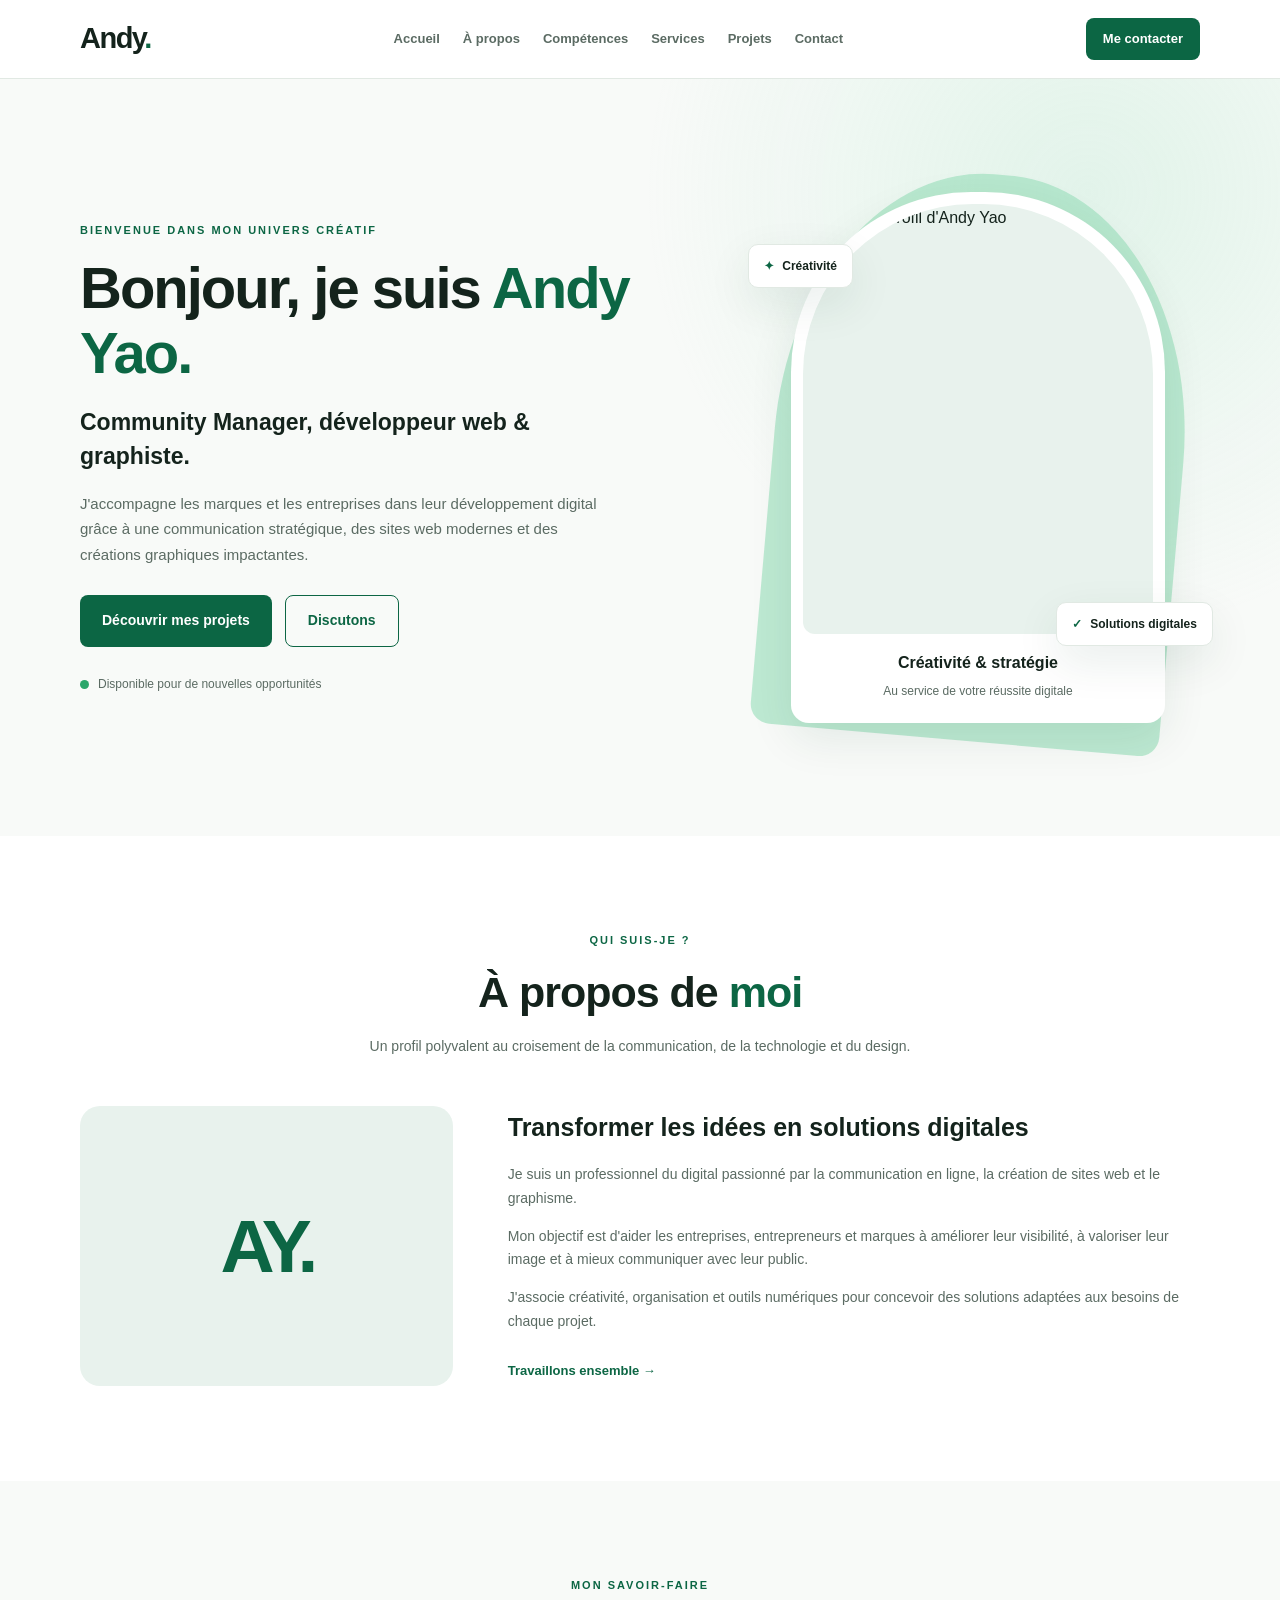
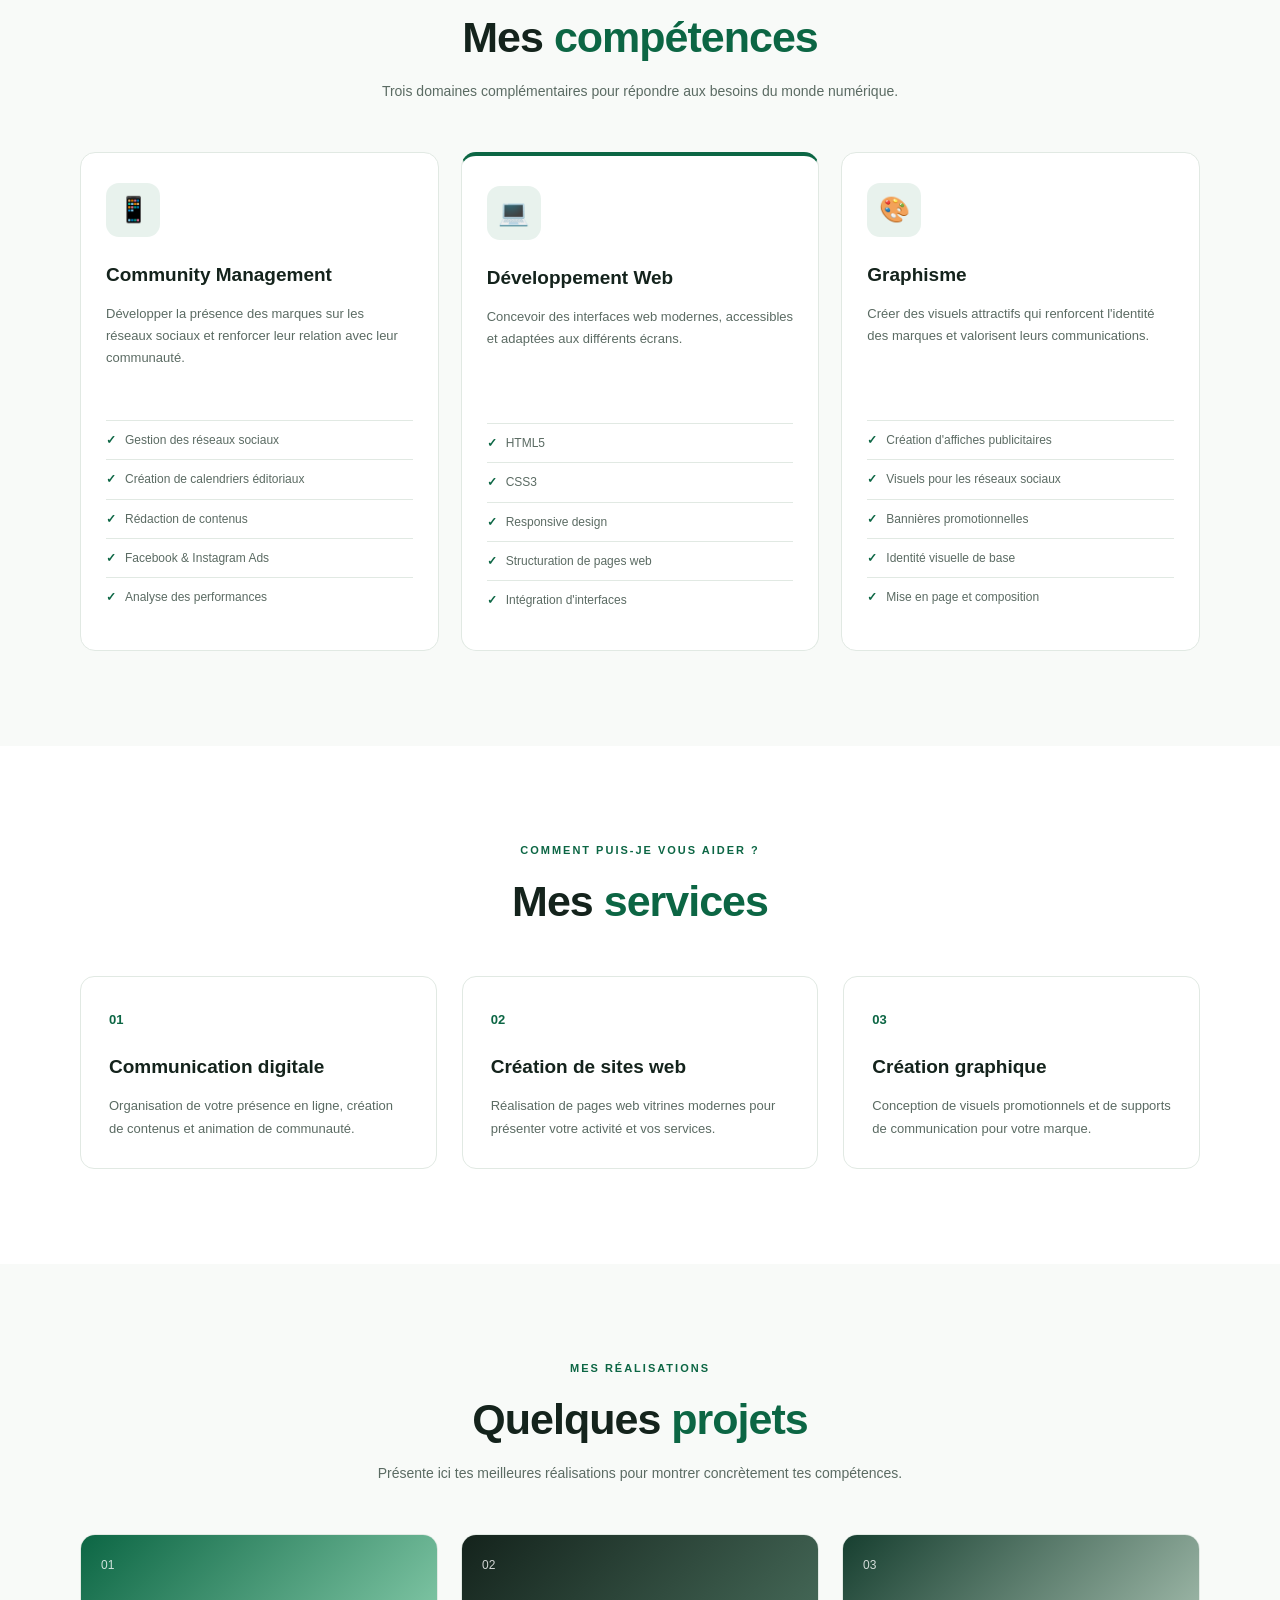
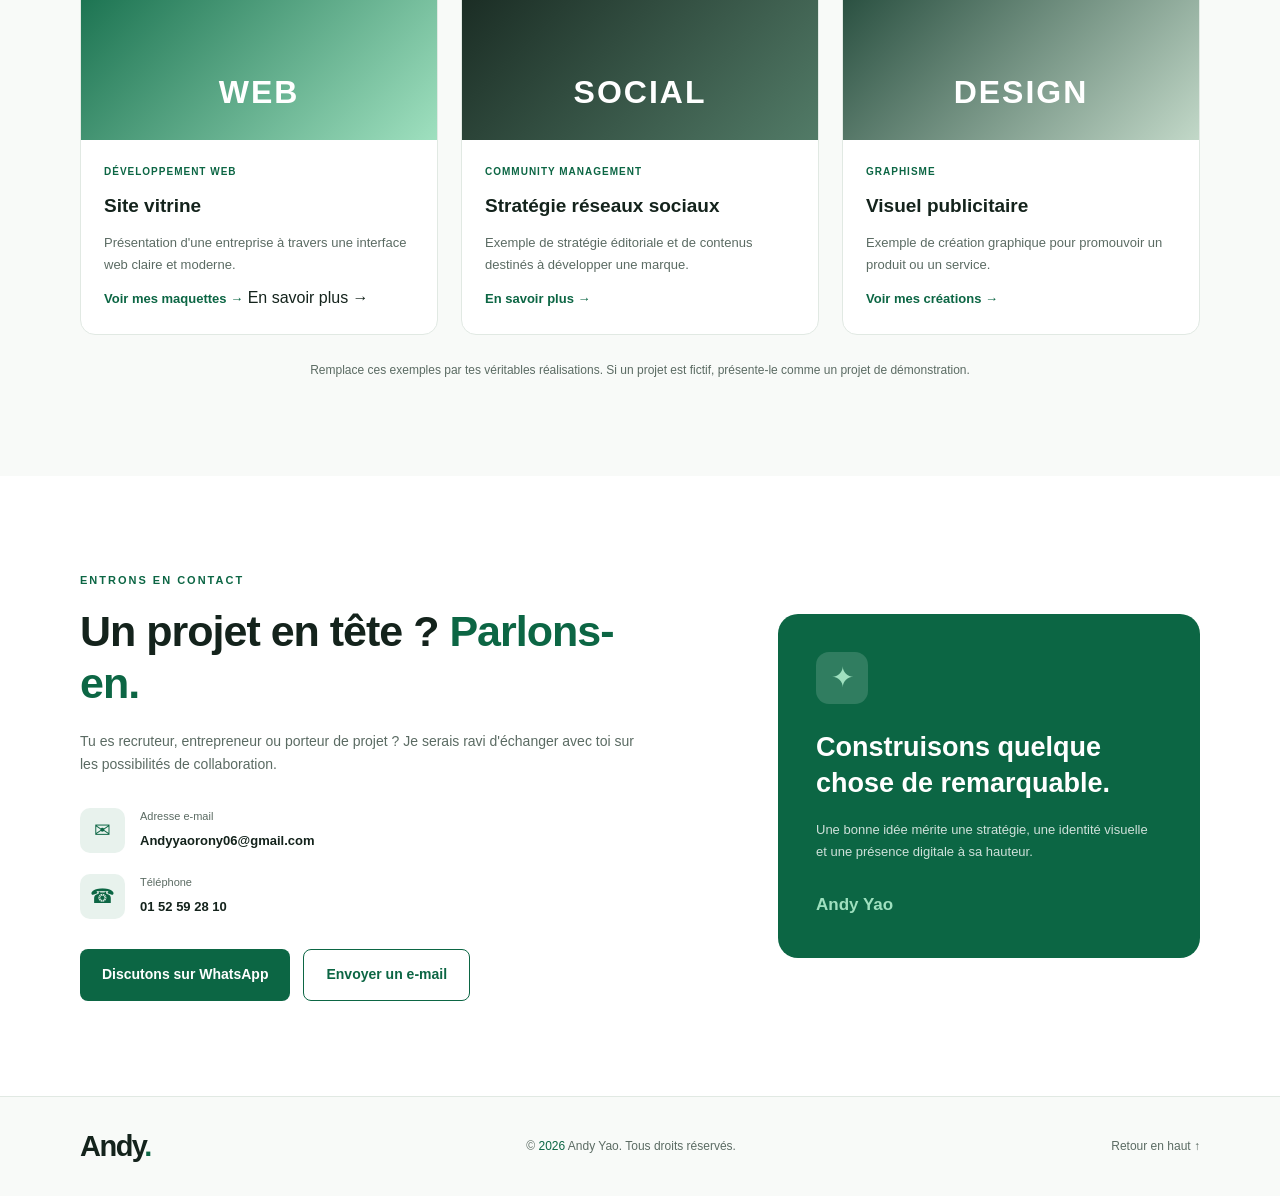
==== index.html @ 23e7856d "Add files via upload" ====
<!DOCTYPE html>
<html lang="fr">
<head>
    <meta charset="UTF-8">
    <meta name="viewport" content="width=device-width, initial-scale=1.0">

    <title>Andy Yao | Portfolio professionnel</title>

    <meta name="description"
          content="Découvrez le portfolio d'Andy Yao : Community Management, développement web et graphisme.">

    <link rel="stylesheet" href="style.css">
</head>

<body>

    <!-- NAVIGATION -->
    <header class="header">
        <nav class="navbar container">
            <a href="#accueil" class="logo">Andy<span>.</span></a>

            <div class="nav-links">
                <a href="#accueil">Accueil</a>
                <a href="#apropos">À propos</a>
                <a href="#competences">Compétences</a>
                <a href="#services">Services</a>
                <a href="#projets">Projets</a>
                <a href="#contact">Contact</a>
            </div>

            <a href="#contact" class="nav-button">Me contacter</a>
        </nav>
    </header>

    <main>

        <!-- ACCUEIL -->
        <section class="hero section" id="accueil">
            <div class="container hero-grid">

                <div class="hero-content">
                    <p class="eyebrow">
                        BIENVENUE DANS MON UNIVERS CRÉATIF
                    </p>

                    <h1>
                        Bonjour, je suis <span>Andy Yao.</span>
                    </h1>

                    <h2>
                        Community Manager,
                        développeur web & graphiste.
                    </h2>

                    <p class="hero-description">
                        J'accompagne les marques et les entreprises dans
                        leur développement digital grâce à une communication
                        stratégique, des sites web modernes et des créations
                        graphiques impactantes.
                    </p>

                    <div class="hero-buttons">
                        <a href="#projets" class="btn btn-primary">
                            Découvrir mes projets
                        </a>

                        <a href="https://wa.me/2250152592810"
                           target="_blank"
                           rel="noopener noreferrer"
                           class="btn btn-outline">
                            Discutons
                        </a>
                    </div>

                    <div class="hero-note">
                        <span class="status-dot"></span>
                        Disponible pour de nouvelles opportunités
                    </div>
                </div>

                <!-- PHOTO DE PROFIL -->
                <div class="hero-visual">
                    <div class="photo-decoration"></div>

                    <div class="photo-card">
                        <img
                            src="images/ma-photo.jpg"
                            alt="Photo de profil d'Andy Yao"
                            class="profile-photo"
                        >

                        <div class="photo-caption">
                            <p>Créativité & stratégie</p>
                            <span>Au service de votre réussite digitale</span>
                        </div>
                    </div>

                    <div class="floating-label label-top">
                        <span>✦</span> Créativité
                    </div>

                    <div class="floating-label label-bottom">
                        <span>✓</span> Solutions digitales
                    </div>
                </div>

            </div>
        </section>

        <!-- À PROPOS -->
        <section class="section about" id="apropos">
            <div class="container">

                <div class="section-heading">
                    <p class="eyebrow">QUI SUIS-JE ?</p>
                    <h2>À propos de <span>moi</span></h2>
                    <p>
                        Un profil polyvalent au croisement de la
                        communication, de la technologie et du design.
                    </p>
                </div>

                <div class="about-content">
                    <div class="about-mark">AY.</div>

                    <div class="about-text">
                        <h3>Transformer les idées en solutions digitales</h3>

                        <p>
                            Je suis un professionnel du digital passionné
                            par la communication en ligne, la création de
                            sites web et le graphisme.
                        </p>

                        <p>
                            Mon objectif est d'aider les entreprises,
                            entrepreneurs et marques à améliorer leur
                            visibilité, à valoriser leur image et à mieux
                            communiquer avec leur public.
                        </p>

                        <p>
                            J'associe créativité, organisation et outils
                            numériques pour concevoir des solutions adaptées
                            aux besoins de chaque projet.
                        </p>

                        <a href="#contact" class="text-link">
                            Travaillons ensemble →
                        </a>
                    </div>
                </div>

            </div>
        </section>

        <!-- COMPÉTENCES -->
        <section class="section skills" id="competences">
            <div class="container">

                <div class="section-heading">
                    <p class="eyebrow">MON SAVOIR-FAIRE</p>
                    <h2>Mes <span>compétences</span></h2>
                    <p>
                        Trois domaines complémentaires pour répondre
                        aux besoins du monde numérique.
                    </p>
                </div>

                <div class="skills-grid">

                    <article class="skill-card">
                        <div class="skill-icon">📱</div>
                        <h3>Community Management</h3>
                        <p>
                            Développer la présence des marques sur les
                            réseaux sociaux et renforcer leur relation
                            avec leur communauté.
                        </p>
                        <ul>
                            <li>Gestion des réseaux sociaux</li>
                            <li>Création de calendriers éditoriaux</li>
                            <li>Rédaction de contenus</li>
                            <li>Facebook & Instagram Ads</li>
                            <li>Analyse des performances</li>
                        </ul>
                    </article>

                    <article class="skill-card featured">
                        <div class="skill-icon">💻</div>
                        <h3>Développement Web</h3>
                        <p>
                            Concevoir des interfaces web modernes,
                            accessibles et adaptées aux différents écrans.
                        </p>
                        <ul>
                            <li>HTML5</li>
                            <li>CSS3</li>
                            <li>Responsive design</li>
                            <li>Structuration de pages web</li>
                            <li>Intégration d'interfaces</li>
                        </ul>
                    </article>

                    <article class="skill-card">
                        <div class="skill-icon">🎨</div>
                        <h3>Graphisme</h3>
                        <p>
                            Créer des visuels attractifs qui renforcent
                            l'identité des marques et valorisent leurs
                            communications.
                        </p>
                        <ul>
                            <li>Création d'affiches publicitaires</li>
                            <li>Visuels pour les réseaux sociaux</li>
                            <li>Bannières promotionnelles</li>
                            <li>Identité visuelle de base</li>
                            <li>Mise en page et composition</li>
                        </ul>
                    </article>

                </div>
            </div>
        </section>

        <!-- SERVICES -->
        <section class="section services" id="services">
            <div class="container">

                <div class="section-heading">
                    <p class="eyebrow">COMMENT PUIS-JE VOUS AIDER ?</p>
                    <h2>Mes <span>services</span></h2>
                </div>

                <div class="services-grid">

                    <article class="service-item">
                        <span class="service-number">01</span>
                        <h3>Communication digitale</h3>
                        <p>
                            Organisation de votre présence en ligne,
                            création de contenus et animation de communauté.
                        </p>
                    </article>

                    <article class="service-item">
                        <span class="service-number">02</span>
                        <h3>Création de sites web</h3>
                        <p>
                            Réalisation de pages web vitrines modernes
                            pour présenter votre activité et vos services.
                        </p>
                    </article>

                    <article class="service-item">
                        <span class="service-number">03</span>
                        <h3>Création graphique</h3>
                        <p>
                            Conception de visuels promotionnels et de
                            supports de communication pour votre marque.
                        </p>
                    </article>

                </div>
            </div>
        </section>

        <!-- PROJETS -->
        <section class="section projects" id="projets">
            <div class="container">

                <div class="section-heading">
                    <p class="eyebrow">MES RÉALISATIONS</p>
                    <h2>Quelques <span>projets</span></h2>
                    <p>
                        Présente ici tes meilleures réalisations pour
                        montrer concrètement tes compétences.
                    </p>
                </div>

                <div class="projects-grid">

                    <article class="project-card">
                        <div class="project-image project-web">
                            <span>01</span>
                            <div class="project-symbol">WEB</div>
                        </div>

                        <div class="project-info">
                            <p class="project-category">DÉVELOPPEMENT WEB</p>
                            <h3>Site vitrine</h3>
                            <p>
                                Présentation d'une entreprise à travers
                                une interface web claire et moderne.
                            </p>
                            <a href="web.html" class="text-link">Voir mes maquettes →</a>
                                En savoir plus →
                            </a>
                        </div>
                    </article>

                    <article class="project-card">
                        <div class="project-image project-social">
                            <span>02</span>
                            <div class="project-symbol">SOCIAL</div>
                        </div>

                        <div class="project-info">
                            <p class="project-category">
                                COMMUNITY MANAGEMENT
                            </p>
                            <h3>Stratégie réseaux sociaux</h3>
                            <p>
                                Exemple de stratégie éditoriale et de
                                contenus destinés à développer une marque.
                            </p>
                            <a href="#contact" class="text-link">
                                En savoir plus →
                            </a>
                        </div>
                    </article>

                    <article class="project-card">
                        <div class="project-image project-design">
                            <span>03</span>
                            <div class="project-symbol">DESIGN</div>
                        </div>

                        <div class="project-info">
                            <p class="project-category">GRAPHISME</p>
                            <h3>Visuel publicitaire</h3>
                            <p>
                                Exemple de création graphique pour
                                promouvoir un produit ou un service.
                            </p>
                            
<a href="graphisme.html" class="text-link">
    Voir mes créations →
</a>

                            </a>
                        </div>
                    </article>

                </div>

                <p class="projects-notice">
                    Remplace ces exemples par tes véritables réalisations.
                    Si un projet est fictif, présente-le comme un projet
                    de démonstration.
                </p>

            </div>
        </section>

        <!-- CONTACT -->
        <section class="section contact" id="contact">
            <div class="container contact-grid">

                <div class="contact-content">
                    <p class="eyebrow">ENTRONS EN CONTACT</p>

                    <h2>
                        Un projet en tête ?
                        <span>Parlons-en.</span>
                    </h2>

                    <p>
                        Tu es recruteur, entrepreneur ou porteur de projet ?
                        Je serais ravi d'échanger avec toi sur les
                        possibilités de collaboration.
                    </p>

                    <div class="contact-details">
                        <div class="contact-detail">
                            <span class="detail-icon">✉</span>
                            <div>
                                <small>Adresse e-mail</small>
                                <a href="mailto:Andyyaorony06@gmail.com">
                                    Andyyaorony06@gmail.com
                                </a>
                            </div>
                        </div>

                        <div class="contact-detail">
                            <span class="detail-icon">☎</span>
                            <div>
                                <small>Téléphone</small>
                                <a href="tel:+2250152592810">
                                    01 52 59 28 10
                                </a>
                            </div>
                        </div>
                    </div>

                    <div class="contact-buttons">
                        <a href="https://wa.me/2250152592810"
                           target="_blank"
                           rel="noopener noreferrer"
                           class="btn btn-primary">
                            Discutons sur WhatsApp
                        </a>

                        <a href="mailto:Andyyaorony06@gmail.com?subject=Contact%20depuis%20mon%20portfolio"
                           class="btn btn-outline">
                            Envoyer un e-mail
                        </a>
                    </div>
                </div>

                <div class="contact-card">
                    <div class="contact-card-icon">✦</div>
                    <h3>Construisons quelque chose de remarquable.</h3>
                    <p>
                        Une bonne idée mérite une stratégie, une identité
                        visuelle et une présence digitale à sa hauteur.
                    </p>
                    <span class="contact-signature">Andy Yao</span>
                </div>

            </div>
        </section>

    </main>

    <!-- PIED DE PAGE -->
    <footer class="footer">
        <div class="container footer-content">
            <a href="#accueil" class="logo">Andy<span>.</span></a>

            <p>
                © <span id="year">2026</span> Andy Yao.
                Tous droits réservés.
            </p>

            <a href="#accueil" class="back-top">Retour en haut ↑</a>
        </div>
    </footer>

    <script src="script.js"></script>

</body>
</html>
---- style.css ----
:root {
    --green: #0c6644;
    --green-dark: #08452f;
    --green-light: #e8f2ed;
    --mint: #9fe0bf;
    --ink: #14231c;
    --gray: #5b6b63;
    --white: #ffffff;
    --background: #f8faf8;
    --border: #e1e9e3;
    --shadow: 0 16px 45px rgba(12, 65, 43, 0.09);
}

* {
    margin: 0;
    padding: 0;
    box-sizing: border-box;
}

html {
    scroll-behavior: smooth;
    scroll-padding-top: 90px;
}

body {
    font-family: Arial, Helvetica, sans-serif;
    background: var(--white);
    color: var(--ink);
    line-height: 1.7;
}

a {
    color: inherit;
    text-decoration: none;
}

img {
    max-width: 100%;
    display: block;
}

.container {
    width: min(1120px, 90%);
    margin: 0 auto;
}

.section {
    padding: 95px 0;
}

span {
    color: var(--green);
}




.header {
    position: sticky;
    top: 0;
    z-index: 100;
    background: rgba(255, 255, 255, 0.96);
    border-bottom: 1px solid var(--border);
    backdrop-filter: blur(12px);
}

.navbar {
    min-height: 78px;
    display: flex;
    align-items: center;
    justify-content: space-between;
    gap: 24px;
}

.logo {
    font-size: 29px;
    font-weight: 800;
    letter-spacing: -1.5px;
    color: var(--ink);
}

.logo span {
    color: var(--green);
}

.nav-links {
    display: flex;
    align-items: center;
    gap: 23px;
}

.nav-links a {
    color: var(--gray);
    font-size: 13px;
    font-weight: 600;
    transition: color 0.25s;
}

.nav-links a:hover {
    color: var(--green);
}

.nav-button {
    padding: 10px 17px;
    background: var(--green);
    color: var(--white);
    border-radius: 8px;
    font-size: 13px;
    font-weight: 700;
    transition: background 0.25s;
}

.nav-button:hover,
.btn-primary:hover {
    background: var(--green-dark);
}



.btn {
    display: inline-flex;
    align-items: center;
    justify-content: center;
    padding: 13px 22px;
    border-radius: 8px;
    font-size: 14px;
    font-weight: 700;
    text-align: center;
    cursor: pointer;
    transition: transform 0.25s, background 0.25s;
}

.btn:hover {
    transform: translateY(-3px);
}

.btn-primary {
    background: var(--green);
    color: var(--white);
}

.btn-primary:hover {
    color: var(--white);
}

.btn-outline {
    border: 1px solid var(--green);
    color: var(--green);
    background: transparent;
}

.btn-outline:hover {
    background: var(--green-light);
}

.hero-buttons,
.contact-buttons {
    display: flex;
    flex-wrap: wrap;
    gap: 13px;
}




.hero {
    background:
        radial-gradient(
            circle at 85% 15%,
            rgba(159, 224, 191, 0.25),
            transparent 35%
        ),
        var(--background);
    overflow: hidden;
}

.hero-grid {
    display: grid;
    grid-template-columns: 1.15fr 0.85fr;
    align-items: center;
    gap: 75px;
}

.eyebrow {
    color: var(--green);
    font-size: 11px;
    font-weight: 800;
    letter-spacing: 2px;
    margin-bottom: 17px;
}

.hero h1 {
    font-size: clamp(36px, 5vw, 58px);
    line-height: 1.12;
    letter-spacing: -2px;
    margin-bottom: 20px;
}

.hero h1 span {
    color: var(--green);
}

.hero h2 {
    max-width: 530px;
    font-size: 23px;
    line-height: 1.45;
    margin-bottom: 18px;
}

.hero-description {
    max-width: 540px;
    color: var(--gray);
    font-size: 15px;
    margin-bottom: 28px;
}

.hero-note {
    margin-top: 27px;
    color: var(--gray);
    font-size: 12px;
    display: flex;
    align-items: center;
    gap: 9px;
}

.status-dot {
    display: inline-block;
    width: 9px;
    height: 9px;
    background: #2aa66a;
    border-radius: 50%;
}



.hero-visual {
    position: relative;
    width: 100%;
    max-width: 410px;
    margin: 0 auto;
    padding: 18px;
}

.photo-decoration {
    position: absolute;
    inset: 0;
    background: var(--mint);
    border-radius: 48% 48% 20px 20px;
    transform: rotate(5deg);
    opacity: 0.65;
}

.photo-card {
    position: relative;
    z-index: 1;
    padding: 12px;
    background: var(--white);
    border-radius: 180px 180px 18px 18px;
    box-shadow: var(--shadow);
}

.profile-photo {
    width: 100%;
    height: 430px;
    object-fit: cover;
    object-position: center top;
    border-radius: 170px 170px 12px 12px;
    background: var(--green-light);
}

.photo-caption {
    padding: 15px 10px 8px;
    text-align: center;
}

.photo-caption p {
    color: var(--ink);
    font-size: 16px;
    font-weight: 800;
}

.photo-caption span {
    color: var(--gray);
    font-size: 12px;
}

.floating-label {
    position: absolute;
    z-index: 2;
    padding: 11px 15px;
    background: var(--white);
    border: 1px solid var(--border);
    border-radius: 10px;
    box-shadow: var(--shadow);
    font-size: 12px;
    font-weight: 700;
}

.floating-label span {
    color: var(--green);
    margin-right: 5px;
}

.label-top {
    top: 70px;
    left: -25px;
}

.label-bottom {
    bottom: 95px;
    right: -30px;
}



.section-heading {
    max-width: 650px;
    margin: 0 auto 48px;
    text-align: center;
}

.section-heading h2,
.contact-content h2 {
    font-size: clamp(30px, 4vw, 43px);
    line-height: 1.2;
    letter-spacing: -1px;
    margin-bottom: 16px;
}

.section-heading h2 span,
.contact-content h2 span {
    color: var(--green);
}

.section-heading > p:last-child {
    color: var(--gray);
    font-size: 14px;
}


/* =================================
   ANIMATIONS DU PORTFOLIO
================================= */

body.motion-ready .js-reveal {
    opacity: 0;
    transform: translateY(25px);
    transition:
        opacity 0.7s ease,
        transform 0.7s ease;
}

body.motion-ready .js-reveal.is-visible {
    opacity: 1;
    transform: translateY(0);
}

/* Effets interactifs sur les cartes */
.project-card,
.gallery-item,
.web-card {
    transition:
        transform 0.3s ease,
        box-shadow 0.3s ease;
}

.project-card:hover,
.gallery-item:hover,
.web-card:hover {
    transform: translateY(-5px);
}

/* Accessibilité */
@media (prefers-reduced-motion: reduce) {
    *,
    *::before,
    *::after {
        scroll-behavior: auto !important;
        animation-duration: 0.01ms !important;
        transition-duration: 0.01ms !important;
    }
}


.about {
    background: var(--white);
}

.about-content {
    display: grid;
    grid-template-columns: 0.7fr 1.3fr;
    gap: 55px;
    align-items: center;
}

.about-mark {
    min-height: 280px;
    display: flex;
    align-items: center;
    justify-content: center;
    background: var(--green-light);
    color: var(--green);
    border-radius: 20px;
    font-size: 75px;
    font-weight: 800;
    letter-spacing: -6px;
}

.about-text h3 {
    font-size: 25px;
    line-height: 1.4;
    margin-bottom: 18px;
}

.about-text p {
    color: var(--gray);
    font-size: 14px;
    margin-bottom: 14px;
}

.text-link {
    display: inline-block;
    margin-top: 12px;
    color: var(--green);
    font-size: 13px;
    font-weight: 800;
}

.text-link:hover {
    color: var(--green-dark);
}


/* ==============================
   8. COMPÉTENCES
================================ */

.skills {
    background: var(--background);
}

.skills-grid {
    display: grid;
    grid-template-columns: repeat(3, minmax(0, 1fr));
    gap: 22px;
}

.skill-card {
    padding: 30px 25px;
    background: var(--white);
    border: 1px solid var(--border);
    border-radius: 15px;
    transition: transform 0.25s, box-shadow 0.25s;
}

.skill-card:hover {
    transform: translateY(-6px);
    box-shadow: var(--shadow);
}

.skill-card.featured {
    border-top: 4px solid var(--green);
}

.skill-icon {
    width: 54px;
    height: 54px;
    display: flex;
    align-items: center;
    justify-content: center;
    background: var(--green-light);
    border-radius: 13px;
    font-size: 25px;
    margin-bottom: 22px;
}

.skill-card h3 {
    font-size: 19px;
    margin-bottom: 12px;
}

.skill-card p {
    min-height: 100px;
    color: var(--gray);
    font-size: 13px;
}

.skill-card ul {
    list-style: none;
    margin-top: 17px;
}

.skill-card li {
    padding: 9px 0;
    border-top: 1px solid var(--border);
    color: var(--gray);
    font-size: 12px;
}

.skill-card li::before {
    content: "✓";
    color: var(--green);
    font-weight: 800;
    margin-right: 9px;
}


/* ==============================
   9. SERVICES
================================ */

.services {
    background: var(--white);
}

.services-grid {
    display: grid;
    grid-template-columns: repeat(3, minmax(0, 1fr));
    gap: 25px;
}

.service-item {
    padding: 28px;
    border: 1px solid var(--border);
    border-radius: 14px;
}

.service-number {
    display: inline-block;
    color: var(--green);
    font-size: 13px;
    font-weight: 800;
    margin-bottom: 20px;
}

.service-item h3 {
    font-size: 19px;
    margin-bottom: 12px;
}

.service-item p {
    color: var(--gray);
    font-size: 13px;
}


/* ==============================
   10. PROJETS
================================ */

.projects {
    background: var(--background);
}

.projects-grid {
    display: grid;
    grid-template-columns: repeat(3, minmax(0, 1fr));
    gap: 23px;
}

.project-card {
    overflow: hidden;
    background: var(--white);
    border: 1px solid var(--border);
    border-radius: 15px;
    transition: transform 0.25s, box-shadow 0.25s;
}

.project-card:hover {
    transform: translateY(-5px);
    box-shadow: var(--shadow);
}

.project-image {
    min-height: 205px;
    padding: 20px;
    display: flex;
    flex-direction: column;
    align-items: flex-start;
    justify-content: space-between;
    color: var(--white);
}

.project-image span {
    color: var(--white);
    font-size: 12px;
    opacity: 0.8;
}

.project-web {
    background: linear-gradient(135deg, #0c6644, #9fe0bf);
}

.project-social {
    background: linear-gradient(135deg, #14231c, #527b67);
}

.project-design {
    background: linear-gradient(135deg, #173f30, #c2d8c8);
}

.project-symbol {
    align-self: center;
    color: var(--white);
    font-size: 32px;
    font-weight: 800;
    letter-spacing: 2px;
}

.project-info {
    padding: 23px;
}

.project-category {
    color: var(--green);
    font-size: 10px;
    font-weight: 800;
    letter-spacing: 1px;
    margin-bottom: 10px;
}

.project-info h3 {
    font-size: 19px;
    margin-bottom: 10px;
}

.project-info > p:not(.project-category) {
    color: var(--gray);
    font-size: 13px;
}

.projects-notice {
    margin-top: 25px;
    text-align: center;
    color: var(--gray);
    font-size: 12px;
}


/* ==============================
   11. CONTACT
================================ */

.contact {
    background: var(--white);
}

.contact-grid {
    display: grid;
    grid-template-columns: 1.2fr 0.8fr;
    gap: 65px;
    align-items: center;
}

.contact-content h2 {
    max-width: 550px;
    margin-bottom: 20px;
}

.contact-content > p:not(.eyebrow) {
    max-width: 570px;
    color: var(--gray);
    font-size: 14px;
}

.contact-details {
    display: grid;
    gap: 20px;
    margin: 30px 0;
}

.contact-detail {
    display: flex;
    align-items: center;
    gap: 15px;
}

.detail-icon {
    width: 45px;
    height: 45px;
    display: flex;
    align-items: center;
    justify-content: center;
    background: var(--green-light);
    color: var(--green);
    border-radius: 10px;
    font-size: 20px;
}

.contact-detail small {
    display: block;
    color: var(--gray);
    font-size: 11px;
}

.contact-detail a {
    display: inline-block;
    color: var(--ink);
    font-size: 13px;
    font-weight: 700;
    overflow-wrap: anywhere;
}

.contact-detail a:hover {
    color: var(--green);
}

.contact-card {
    padding: 38px;
    background: var(--green);
    color: var(--white);
    border-radius: 20px;
}

.contact-card-icon {
    width: 52px;
    height: 52px;
    display: flex;
    align-items: center;
    justify-content: center;
    background: rgba(255, 255, 255, 0.15);
    color: var(--mint);
    border-radius: 13px;
    font-size: 28px;
    margin-bottom: 25px;
}

.contact-card h3 {
    font-size: 27px;
    line-height: 1.35;
    margin-bottom: 17px;
}

.contact-card p {
    color: rgba(255, 255, 255, 0.8);
    font-size: 13px;
}

.contact-signature {
    display: inline-block;
    margin-top: 28px;
    color: var(--mint);
    font-size: 17px;
    font-weight: 800;
}


/* ==============================
   12. PIED DE PAGE
================================ */

.footer {
    padding: 25px 0;
    background: var(--background);
    border-top: 1px solid var(--border);
}

.footer-content {
    display: flex;
    align-items: center;
    justify-content: space-between;
    gap: 20px;
}

.footer p,
.back-top {
    color: var(--gray);
    font-size: 12px;
}

.back-top:hover {
    color: var(--green);
}


/* ==============================
   13. TABLETTES
================================ */

@media (max-width: 950px) {
    .navbar {
        flex-wrap: wrap;
        padding: 15px 0;
    }

    .nav-links {
        order: 3;
        width: 100%;
        justify-content: center;
        flex-wrap: wrap;
        gap: 12px 20px;
    }

    .hero-grid {
        gap: 35px;
    }

    .hero h1 {
        font-size: 44px;
    }

    .skills-grid,
    .services-grid,
    .projects-grid {
        grid-template-columns: repeat(2, minmax(0, 1fr));
    }

    .contact-grid {
        gap: 35px;
    }
}


/* ==============================
   14. TÉLÉPHONES
================================ */

@media (max-width: 650px) {
    .section {
        padding: 65px 0;
    }

    .container {
        width: 91%;
    }

    .navbar {
        gap: 12px;
    }

    .nav-links {
        justify-content: flex-start;
        gap: 10px 15px;
    }

    .nav-links a {
        font-size: 12px;
    }

    .nav-button {
        padding: 9px 12px;
        font-size: 12px;
    }

    .hero-grid,
    .about-content,
    .contact-grid {
        grid-template-columns: 1fr;
    }

    .hero-grid {
        gap: 45px;
    }

    .hero h1 {
        font-size: 39px;
        letter-spacing: -1.5px;
    }

    .hero h2 {
        font-size: 21px;
    }

    .hero-visual {
        max-width: 330px;
    }

    .profile-photo {
        height: 350px;
    }

    .label-top {
        left: -5px;
    }

    .label-bottom {
        right: -5px;
    }

    .about-content {
        gap: 28px;
    }

    .about-mark {
        min-height: 180px;
        font-size: 60px;
    }

    .skills-grid,
    .services-grid,
    .projects-grid {
        grid-template-columns: 1fr;
    }

    .skill-card p {
        min-height: 0;
    }

    .contact-card {
        padding: 28px;
    }

    .footer-content {
        flex-direction: column;
        text-align: center;
        gap: 10px;
    }

    .hero-buttons .btn,
    .contact-buttons .btn {
        width: 100%;
    }
}

/* =================================
   GALERIE GRAPHIQUE — AGRANDISSEMENT
================================= */

/* Images cliquables */
.gallery-item img {
    cursor: zoom-in;
    transition: transform 0.3s ease, box-shadow 0.3s ease;
}

.gallery-item img:hover {
    transform: scale(1.02);
    box-shadow: 0 10px 25px rgba(12, 65, 43, 0.15);
}

/* Fenêtre d'agrandissement */
.lightbox {
    position: fixed;
    inset: 0;
    z-index: 9999;
    display: flex;
    flex-direction: column;
    justify-content: center;
    align-items: center;
    gap: 16px;
    padding: 60px 20px 25px;
    background: rgba(5, 18, 12, 0.94);
    opacity: 0;
    visibility: hidden;
    pointer-events: none;
    transition: opacity 0.3s ease, visibility 0.3s ease;
}

.lightbox.active {
    opacity: 1;
    visibility: visible;
    pointer-events: auto;
}

/* Image agrandie */
.lightbox img {
    max-width: 90%;
    max-height: 78vh;
    width: auto;
    height: auto;
    object-fit: contain;
    border-radius: 10px;
}

/* Bouton de fermeture */
.lightbox-close {
    position: absolute;
    top: 15px;
    right: 25px;
    border: none;
    background: transparent;
    color: white;
    font-size: 42px;
    cursor: pointer;
}

.lightbox-close:hover {
    color: #9fe0bf;
}

/* Titre de la création */
#lightbox-caption {
    color: white;
    text-align: center;
    font-size: 16px;
    margin: 0;
}

/* Accessibilité */
@media (prefers-reduced-motion: reduce) {
    .lightbox,
    .gallery-item img {
        transition: none;
    }
}
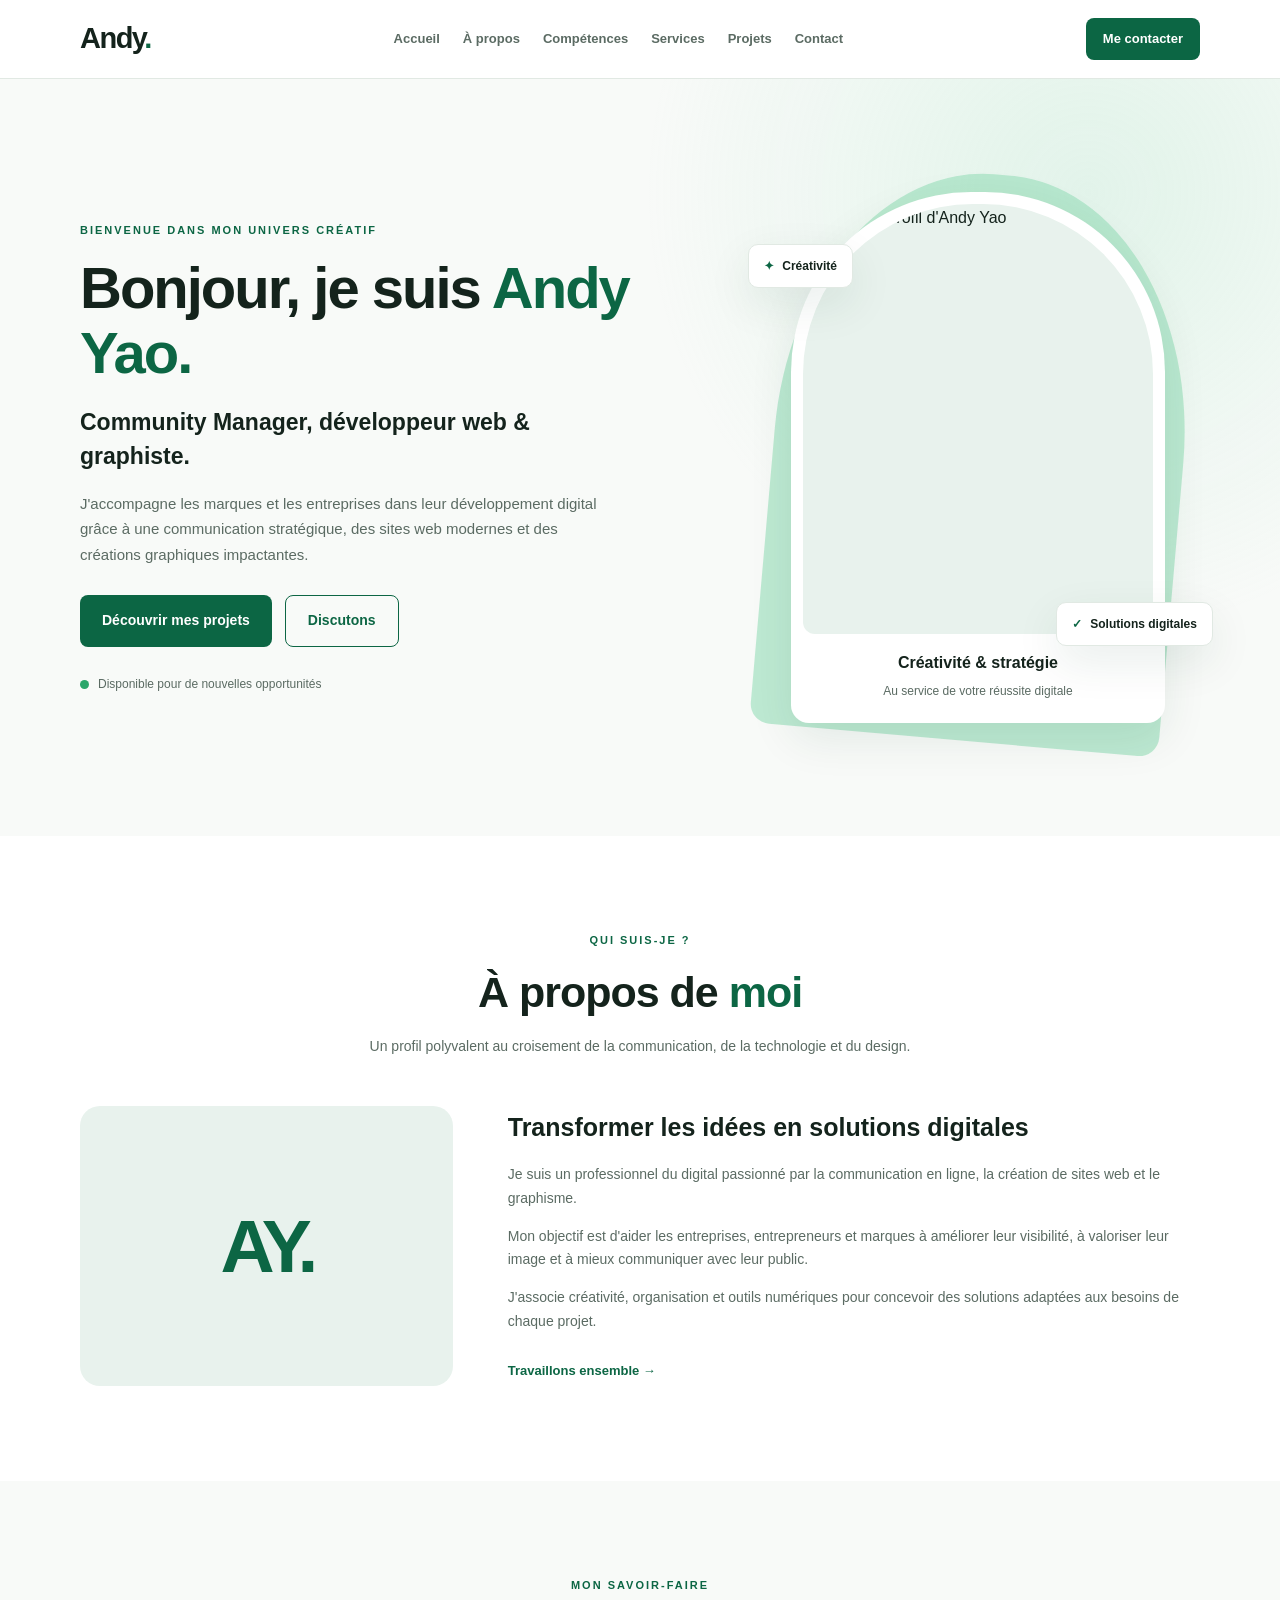
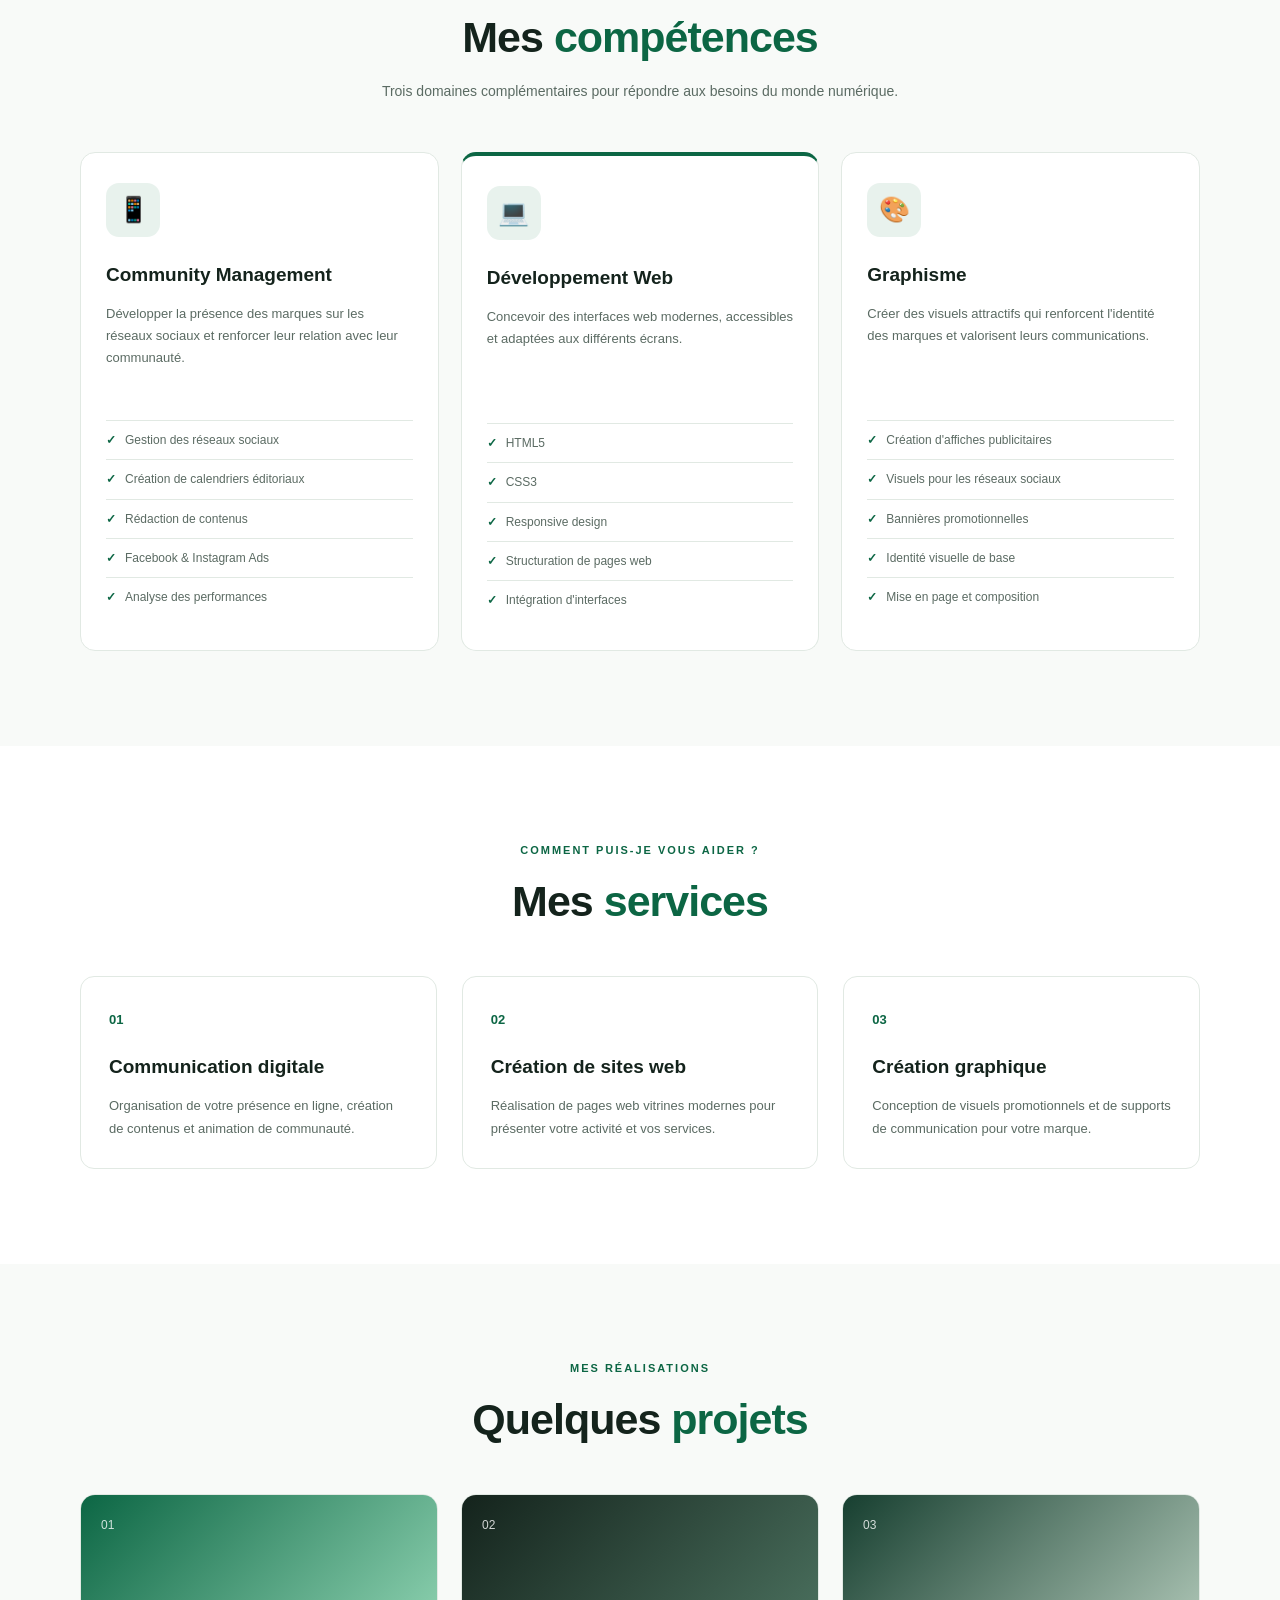
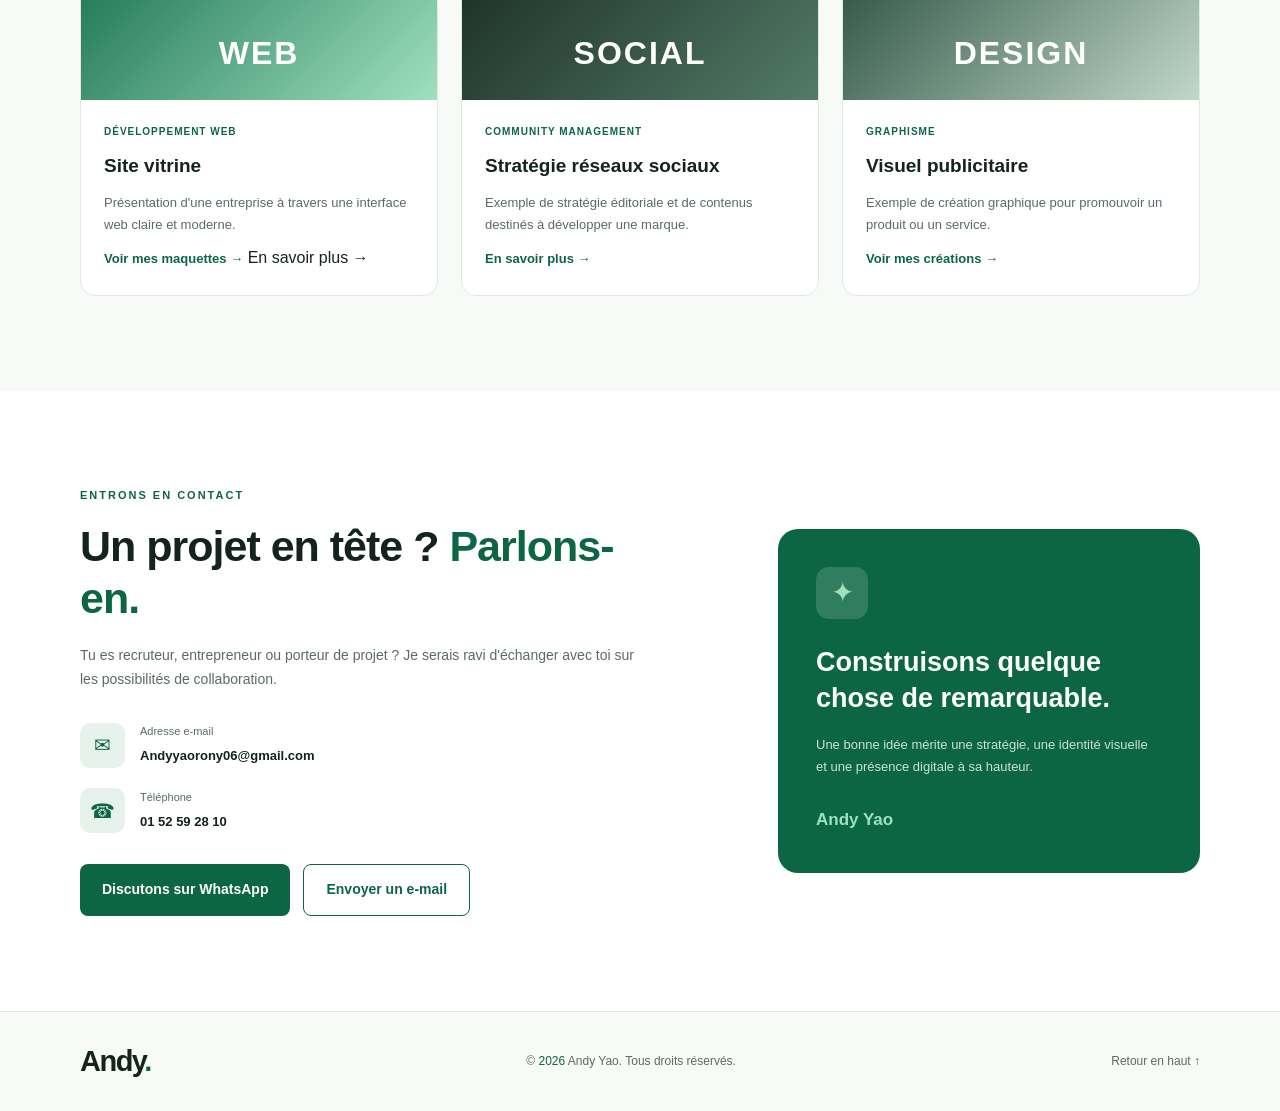
==== commit 8371fa24: "Restore index.html to original state" ====
--- a/index.html
+++ b/index.html
@@ -85,7 +85,7 @@
 
                     <div class="photo-card">
                         <img
-                            src="images/ma-photo.jpg"
+                            src="images/PHOTO PROFIL_.png"
                             alt="Photo de profil d'Andy Yao"
                             class="profile-photo"
                         >
@@ -273,10 +273,7 @@
                 <div class="section-heading">
                     <p class="eyebrow">MES RÉALISATIONS</p>
                     <h2>Quelques <span>projets</span></h2>
-                    <p>
-                        Présente ici tes meilleures réalisations pour
-                        montrer concrètement tes compétences.
-                    </p>
+                   
                 </div>
 
                 <div class="projects-grid">
@@ -345,11 +342,7 @@
 
                 </div>
 
-                <p class="projects-notice">
-                    Remplace ces exemples par tes véritables réalisations.
-                    Si un projet est fictif, présente-le comme un projet
-                    de démonstration.
-                </p>
+            
 
             </div>
         </section>
